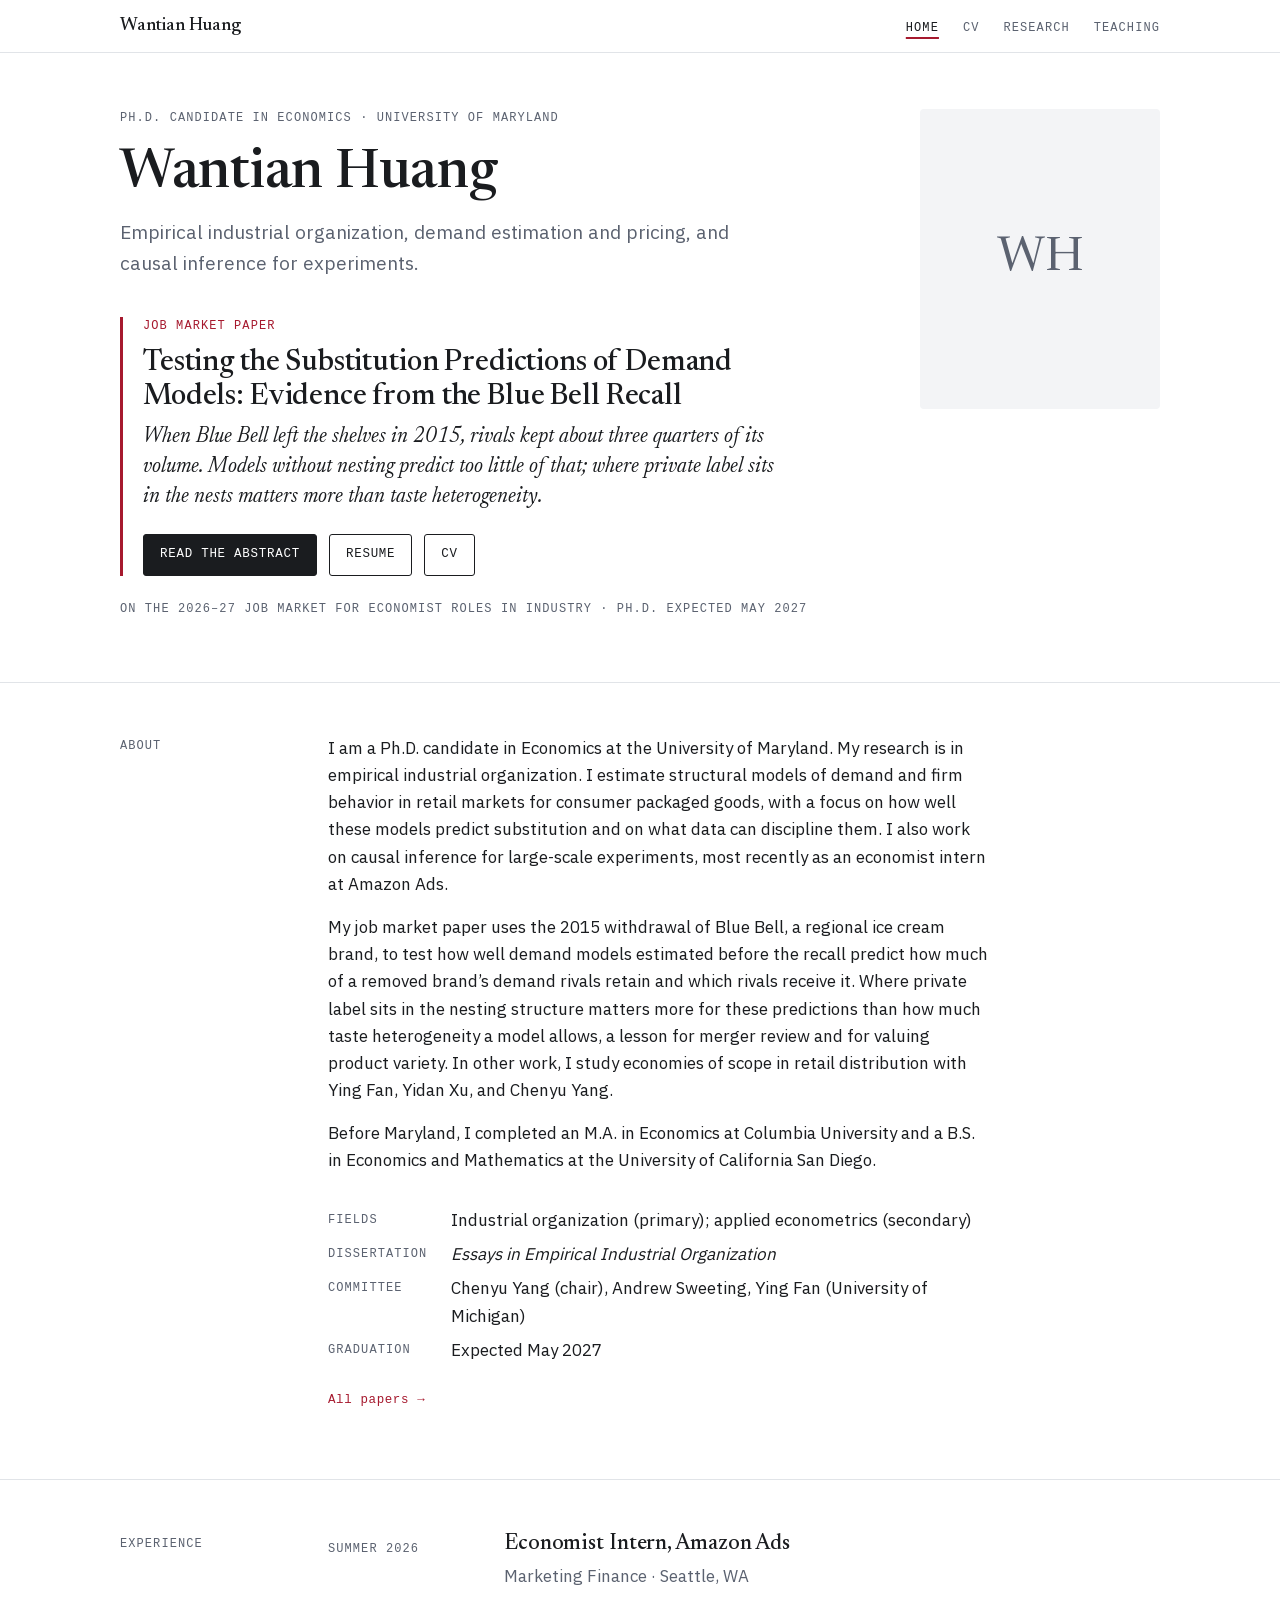
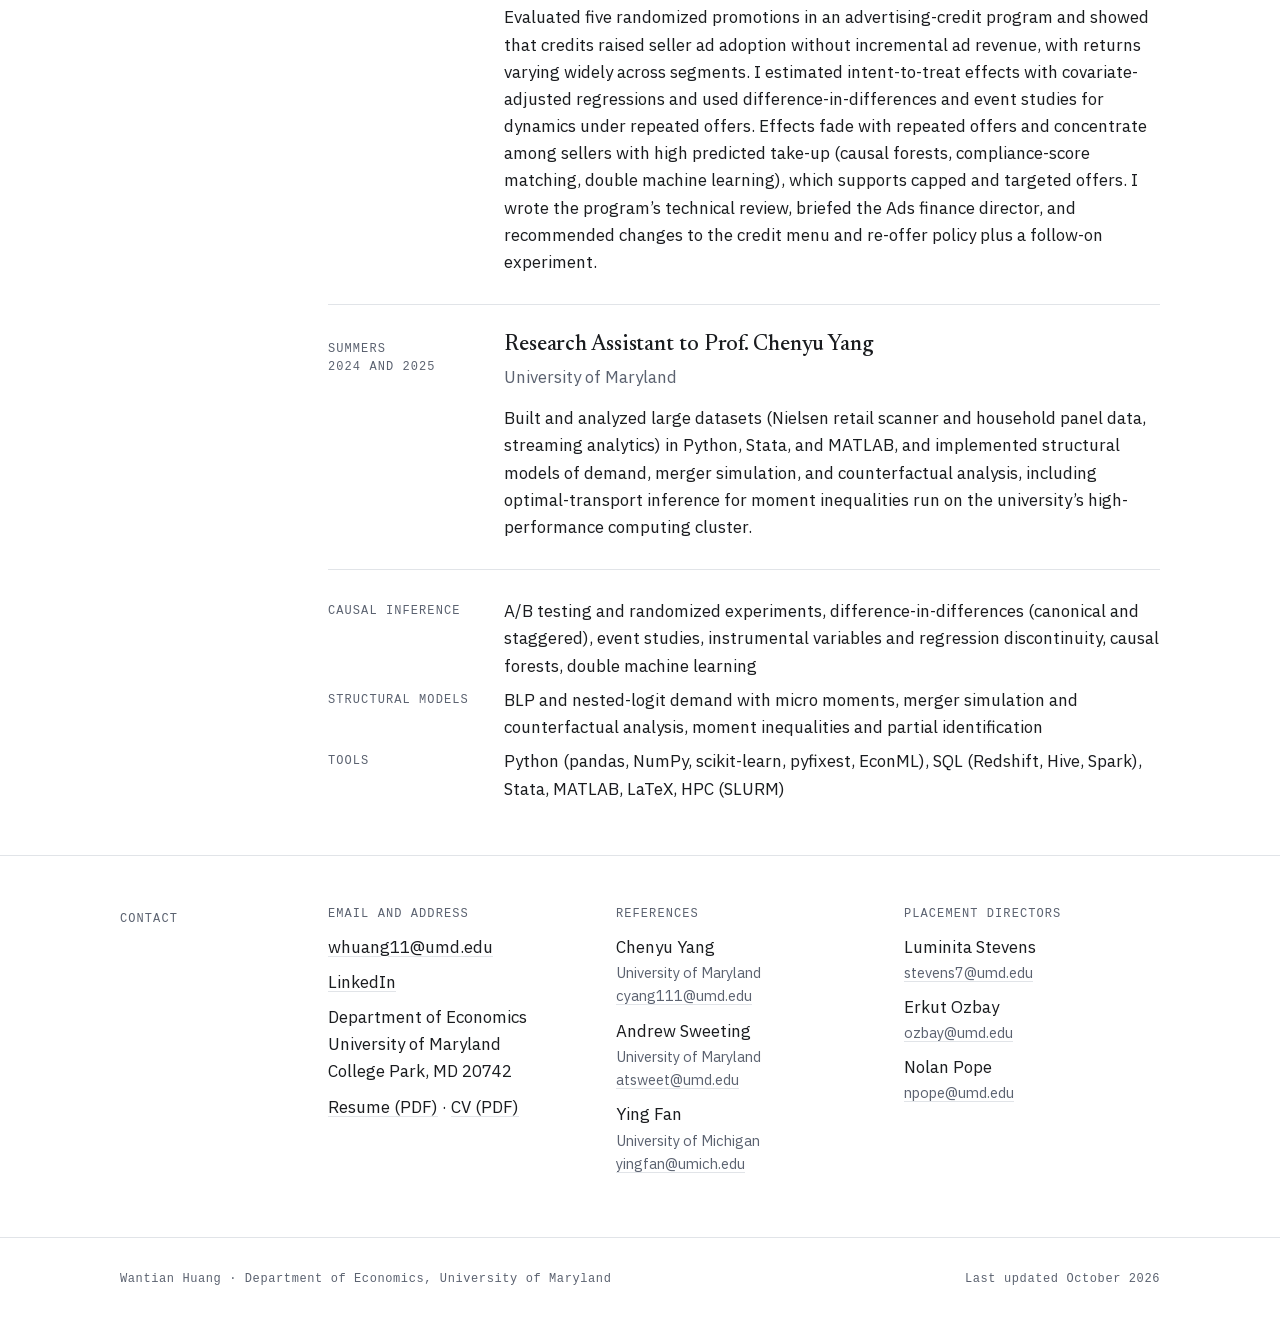
==== index.html @ 99e90d80 "Add personal website Four pages following the department job market template (Home, CV, Research, Te" ====
<!DOCTYPE html>
<html lang="en">
<head>
<meta charset="utf-8">
<meta name="viewport" content="width=device-width, initial-scale=1">
<title>Wantian Huang · Economics, University of Maryland</title>
<meta name="description" content="Wantian Huang is a Ph.D. candidate in economics at the University of Maryland working in empirical industrial organization and causal inference. On the 2026–27 job market for economist roles in industry.">
<meta property="og:title" content="Wantian Huang · Economics, University of Maryland">
<meta property="og:description" content="Wantian Huang is a Ph.D. candidate in economics at the University of Maryland working in empirical industrial organization and causal inference. On the 2026–27 job market for economist roles in industry.">
<meta property="og:type" content="website">
<link rel="icon" href="data:image/svg+xml,%3Csvg xmlns='http://www.w3.org/2000/svg' viewBox='0 0 64 64'%3E%3Crect width='64' height='64' rx='8' fill='%23A6192E'/%3E%3Ctext x='32' y='43' font-family='Georgia,serif' font-size='30' font-weight='600' text-anchor='middle' fill='%23fff'%3EWH%3C/text%3E%3C/svg%3E">
<link rel="stylesheet" href="assets/site.css">
</head>
<body>
<a class="skip" href="#content">Skip to content</a>

<header class="top">
  <div class="wrap">
    <a class="brand" href="./">Wantian Huang</a>
    <nav aria-label="Site">
      <ul class="nav">
        <li><a href="./" aria-current="page">Home</a></li>
        <li><a href="cv.html">CV</a></li>
        <li><a href="research.html">Research</a></li>
        <li><a href="teaching.html">Teaching</a></li>
      </ul>
    </nav>
  </div>
</header>

<main id="content">
  <section class="hero" aria-labelledby="name">
    <div class="wrap">
      <div>
        <p class="label">Ph.D. candidate in economics · University of Maryland</p>
        <h1 id="name">Wantian Huang</h1>
        <p class="lede">Empirical industrial organization, demand estimation and pricing, and causal inference for experiments.</p>

        <div class="jmp">
          <p class="label">Job market paper</p>
          <h2><a href="research.html#jmp">Testing the Substitution Predictions of Demand Models: Evidence from the Blue Bell Recall</a></h2>
          <p class="gist">When Blue Bell left the shelves in 2015, rivals kept about three quarters of its volume. Models without nesting predict too little of that; where private label sits in the nests matters more than taste heterogeneity.</p>
          <div class="actions">
            <a class="btn primary" href="research.html#jmp">Read the abstract</a>
            <a class="btn ghost" href="assets/resume.pdf">Resume</a>
            <a class="btn ghost" href="cv.html">CV</a>
          </div>
        </div>

        <p class="label status">On the 2026–27 job market for economist roles in industry · Ph.D. expected May 2027</p>
      </div>
      <div class="photo">
        <img class="portrait" src="assets/photo.jpg" alt="Portrait of Wantian Huang" width="240" height="300" onerror="this.style.display='none';this.nextElementSibling.style.display='block'">
        <div class="portrait-fallback" aria-hidden="true">WH</div>
      </div>
    </div>
  </section>

  <section class="section" id="about" aria-labelledby="about-h">
    <div class="wrap">
      <h2 id="about-h">About</h2>
      <div>
        <div>
        <p>I am a Ph.D. candidate in Economics at the University of Maryland. My research is in empirical industrial organization. I estimate structural models of demand and firm behavior in retail markets for consumer packaged goods, with a focus on how well these models predict substitution and on what data can discipline them. I also work on causal inference for large-scale experiments, most recently as an economist intern at Amazon Ads.</p>
        <p>My job market paper uses the 2015 withdrawal of Blue Bell, a regional ice cream brand, to test how well demand models estimated before the recall predict how much of a removed brand’s demand rivals retain and which rivals receive it. Where private label sits in the nesting structure matters more for these predictions than how much taste heterogeneity a model allows, a lesson for merger review and for valuing product variety. In other work, I study economies of scope in retail distribution with Ying Fan, Yidan Xu, and Chenyu Yang.</p>
        <p>Before Maryland, I completed an M.A. in Economics at Columbia University and a B.S. in Economics and Mathematics at the University of California San Diego.</p>

        <dl class="facts">
          <dt>Fields</dt><dd>Industrial organization (primary); applied econometrics (secondary)</dd>
          <dt>Dissertation</dt><dd><em>Essays in Empirical Industrial Organization</em></dd>
          <dt>Committee</dt><dd>Chenyu Yang (chair), Andrew Sweeting, Ying Fan (University of Michigan)</dd>
          <dt>Graduation</dt><dd>Expected May 2027</dd>
        </dl>
        <p class="see-all"><a class="more" href="research.html">All papers →</a></p>
      </div>
      </div>
    </div>
  </section>

  <section class="section" id="experience" aria-labelledby="experience-h">
    <div class="wrap">
      <h2 id="experience-h">Experience</h2>
      <div>
        <div>
        <article class="paper">
          <div class="tag">Summer 2026</div>
          <div>
            <h3>Economist Intern, Amazon Ads</h3>
            <p class="byline">Marketing Finance · Seattle, WA</p>
            <p>Evaluated five randomized promotions in an advertising-credit program and showed that credits raised seller ad adoption without incremental ad revenue, with returns varying widely across segments. I estimated intent-to-treat effects with covariate-adjusted regressions and used difference-in-differences and event studies for dynamics under repeated offers. Effects fade with repeated offers and concentrate among sellers with high predicted take-up (causal forests, compliance-score matching, double machine learning), which supports capped and targeted offers. I wrote the program’s technical review, briefed the Ads finance director, and recommended changes to the credit menu and re-offer policy plus a follow-on experiment.</p>
          </div>
        </article>

        <article class="paper">
          <div class="tag">Summers<br>2024 and 2025</div>
          <div>
            <h3>Research Assistant to Prof. Chenyu Yang</h3>
            <p class="byline">University of Maryland</p>
            <p>Built and analyzed large datasets (Nielsen retail scanner and household panel data, streaming analytics) in Python, Stata, and MATLAB, and implemented structural models of demand, merger simulation, and counterfactual analysis, including optimal-transport inference for moment inequalities run on the university’s high-performance computing cluster.</p>
          </div>
        </article>

        <dl class="facts tight" aria-label="Methods and tools">
          <dt>Causal inference</dt><dd>A/B testing and randomized experiments, difference-in-differences (canonical and staggered), event studies, instrumental variables and regression discontinuity, causal forests, double machine learning</dd>
          <dt>Structural models</dt><dd>BLP and nested-logit demand with micro moments, merger simulation and counterfactual analysis, moment inequalities and partial identification</dd>
          <dt>Tools</dt><dd>Python (pandas, NumPy, scikit-learn, pyfixest, EconML), SQL (Redshift, Hive, Spark), Stata, MATLAB, LaTeX, HPC (SLURM)</dd>
        </dl>
      </div>
      </div>
    </div>
  </section>

  <section class="section" id="contact" aria-labelledby="contact-h">
    <div class="wrap">
      <h2 id="contact-h">Contact</h2>
      <div>
      <div class="contact-grid">
        <div>
          <h3>Email and address</h3>
          <p><a href="mailto:whuang11@umd.edu">whuang11@umd.edu</a></p>
          <p><a href="https://www.linkedin.com/in/wantian-huang-51a997b1">LinkedIn</a></p>
          <p>Department of Economics<br>University of Maryland<br>College Park, MD 20742</p>
          <p><a href="assets/resume.pdf">Resume (PDF)</a> · <a href="assets/cv.pdf">CV (PDF)</a></p>
        </div>
        <div>
          <h3>References</h3>
          <ul class="people">
            <li>Chenyu Yang<small>University of Maryland</small><small><a href="mailto:cyang111@umd.edu">cyang111@umd.edu</a></small></li>
            <li>Andrew Sweeting<small>University of Maryland</small><small><a href="mailto:atsweet@umd.edu">atsweet@umd.edu</a></small></li>
            <li>Ying Fan<small>University of Michigan</small><small><a href="mailto:yingfan@umich.edu">yingfan@umich.edu</a></small></li>
          </ul>
        </div>
        <div>
          <h3>Placement directors</h3>
          <ul class="people">
            <li>Luminita Stevens<small><a href="mailto:stevens7@umd.edu">stevens7@umd.edu</a></small></li>
            <li>Erkut Ozbay<small><a href="mailto:ozbay@umd.edu">ozbay@umd.edu</a></small></li>
            <li>Nolan Pope<small><a href="mailto:npope@umd.edu">npope@umd.edu</a></small></li>
          </ul>
        </div>
      </div>
      </div>
    </div>
  </section>
</main>

<footer class="foot">
  <div class="wrap">
    <span>Wantian Huang · Department of Economics, University of Maryland</span>
    <span>Last updated October 2026</span>
  </div>
</footer>
</body>
</html>
---- assets/site.css ----
/* ---------- fonts (self-hosted, subset to Latin) ---------- */
@font-face { font-family: "Newsreader"; src: url("fonts/Newsreader-VF.woff2") format("woff2"); font-weight: 200 800; font-style: normal; font-display: swap; }
@font-face { font-family: "Newsreader"; src: url("fonts/Newsreader-Italic-VF.woff2") format("woff2"); font-weight: 200 800; font-style: italic; font-display: swap; }
@font-face { font-family: "IBM Plex Sans"; src: url("fonts/IBMPlexSans-VF.woff2") format("woff2"); font-weight: 100 700; font-stretch: 75% 100%; font-display: swap; }
@font-face { font-family: "IBM Plex Mono"; src: url("fonts/IBMPlexMono-Regular.woff2") format("woff2"); font-weight: 400; font-display: swap; }
@font-face { font-family: "IBM Plex Mono"; src: url("fonts/IBMPlexMono-Medium.woff2") format("woff2"); font-weight: 500; font-display: swap; }

/* ---------- tokens ---------- */
:root {
  --paper: #ffffff;
  --tint: #f3f4f6;
  --ink: #1a1c1f;
  --slate: #5b6270;
  --rule: #e1e4e8;
  --accent: #a6192e;
  --serif: "Newsreader", "Iowan Old Style", "Palatino Linotype", Georgia, serif;
  --sans: "IBM Plex Sans", "Helvetica Neue", Arial, sans-serif;
  --mono: "IBM Plex Mono", "SFMono-Regular", Menlo, Consolas, monospace;
  --measure: 66ch;
  --label-w: 11rem;
  --gap: 2rem;
}

/* ---------- base ---------- */
*, *::before, *::after { box-sizing: border-box; }
html { -webkit-text-size-adjust: 100%; scroll-behavior: smooth; }
body {
  margin: 0; background: var(--paper); color: var(--ink);
  font-family: var(--sans); font-size: 1.0625rem; line-height: 1.6;
  font-feature-settings: "kern", "liga";
}
h1, h2, h3 { font-family: var(--serif); font-optical-sizing: auto; font-weight: 500; line-height: 1.15; margin: 0; letter-spacing: -0.005em; }
p { margin: 0 0 1rem; max-width: var(--measure); }
a { color: inherit; text-decoration: underline; text-decoration-color: var(--rule); text-underline-offset: 0.18em; text-decoration-thickness: 1px; transition: text-decoration-color .15s; }
a:hover { text-decoration-color: var(--accent); }
a:focus-visible, button:focus-visible { outline: 2px solid var(--accent); outline-offset: 3px; border-radius: 2px; }
.skip { position: absolute; left: -999px; top: 0; background: var(--ink); color: #fff; padding: .5rem .75rem; z-index: 10; }
.skip:focus { left: 1rem; top: 1rem; }
.wrap { max-width: 68rem; margin: 0 auto; padding: 0 1.5rem; }
.label { font-family: var(--mono); font-size: .75rem; letter-spacing: .09em; text-transform: uppercase; color: var(--slate); }

/* ---------- top bar ---------- */
.top { position: sticky; top: 0; background: rgba(255,255,255,.92); backdrop-filter: blur(6px); border-bottom: 1px solid var(--rule); z-index: 5; }
.top .wrap { display: flex; align-items: center; justify-content: space-between; height: 3.25rem; gap: 1rem; }
.brand { font-family: var(--serif); font-size: 1.15rem; font-weight: 500; text-decoration: none; }
.nav { display: flex; gap: 1.5rem; margin: 0; padding: 0; list-style: none; }
.nav a { font-family: var(--mono); font-size: .75rem; letter-spacing: .09em; text-transform: uppercase; color: var(--slate); text-decoration: none; }
.nav a:hover, .nav a:focus-visible { color: var(--ink); }
.nav a[aria-current="page"] { color: var(--ink); text-decoration: underline; text-decoration-color: var(--accent); text-underline-offset: .5em; text-decoration-thickness: 2px; }

/* ---------- hero ---------- */
.hero { padding: 3.5rem 0 3rem; border-bottom: 1px solid var(--rule); }
.hero .wrap { display: grid; grid-template-columns: minmax(0, 1fr) 15rem; gap: 3rem; align-items: start; }
.hero .label { color: var(--slate); margin-bottom: .9rem; }
.hero h1 { font-size: clamp(2.4rem, 5vw, 3.4rem); margin-bottom: .75rem; }
.lede { font-size: 1.2rem; color: var(--slate); max-width: 34em; margin-bottom: 2.4rem; }
.jmp { border-left: 3px solid var(--accent); padding-left: 1.25rem; max-width: 40em; }
.jmp .label { color: var(--accent); margin-bottom: .6rem; }
.jmp h2 { font-size: clamp(1.45rem, 2.6vw, 1.85rem); margin-bottom: .6rem; }
.jmp h2 a { text-decoration: none; }
.jmp h2 a:hover { text-decoration: underline; text-decoration-color: var(--accent); }
.gist { font-family: var(--serif); font-style: italic; font-optical-sizing: auto; font-size: 1.32rem; line-height: 1.4; color: var(--ink); max-width: 30em; margin-bottom: 1.4rem; }
.actions { display: flex; flex-wrap: wrap; gap: .75rem; align-items: center; }
.btn { display: inline-block; font-family: var(--mono); font-size: .78rem; letter-spacing: .06em; text-transform: uppercase; text-decoration: none; padding: .62rem 1rem; border-radius: 3px; border: 1px solid var(--ink); transition: background .15s, color .15s; }
.btn.primary { background: var(--ink); color: #fff; }
.btn.primary:hover { background: var(--accent); border-color: var(--accent); }
.btn.ghost { background: transparent; color: var(--ink); }
.btn.ghost:hover { border-color: var(--accent); color: var(--accent); }
.status { margin-top: 1.5rem; max-width: none; }
.portrait { width: 15rem; aspect-ratio: 4 / 5; object-fit: cover; border-radius: 4px; display: block; background: var(--tint); }
.portrait-fallback { display: none; width: 15rem; aspect-ratio: 4 / 5; border-radius: 4px; background: var(--tint); color: var(--slate); font-family: var(--serif); font-size: 3rem; text-align: center; line-height: 18.75rem; }

/* ---------- sections: label gutter + content ---------- */
.section { padding: 3.25rem 0; border-bottom: 1px solid var(--rule); }
.section .wrap { display: grid; grid-template-columns: var(--label-w) minmax(0, 1fr); gap: var(--gap); }
.section h2 { font-family: var(--mono); font-size: .75rem; font-weight: 500; letter-spacing: .09em; text-transform: uppercase; color: var(--slate); padding-top: .35rem; position: sticky; top: 4.25rem; align-self: start; }
.section h3 { font-size: 1.35rem; margin-bottom: .35rem; }
.facts { display: grid; grid-template-columns: max-content minmax(0, 1fr); gap: .45rem 1.5rem; margin: 2rem 0 0; max-width: var(--measure); }
.facts dt { font-family: var(--mono); font-size: .75rem; letter-spacing: .09em; text-transform: uppercase; color: var(--slate); padding-top: .25rem; }
.facts dd { margin: 0; }
.facts.tight { margin: 0; padding-top: 1.75rem; border-top: 1px solid var(--rule); max-width: none; grid-template-columns: 9.5rem minmax(0, 1fr); column-gap: 1.5rem; }

/* research ledger */
.paper { display: grid; grid-template-columns: 9.5rem minmax(0, 1fr); gap: 1.5rem; padding: 1.75rem 0; border-top: 1px solid var(--rule); }
.paper:first-of-type { border-top: 0; padding-top: 0; }
.paper .tag { font-family: var(--mono); font-size: .75rem; letter-spacing: .09em; text-transform: uppercase; color: var(--slate); line-height: 1.5; padding-top: .45rem; }
.paper.featured .tag { color: var(--accent); }
.paper h3 a { text-decoration: none; }
.paper h3 a:hover { text-decoration: underline; text-decoration-color: var(--accent); }
.byline { color: var(--slate); margin-bottom: .9rem; }
.paper p:last-child { margin-bottom: 0; }
.more { font-family: var(--mono); font-size: .78rem; letter-spacing: .05em; text-decoration: none; color: var(--accent); }
.more:hover { text-decoration: underline; }

/* teaching */
.course { margin-bottom: 2.25rem; }
.course .byline { margin-bottom: .6rem; }
.ta { width: 100%; border-collapse: collapse; margin-top: 1rem; font-size: .97rem; }
.ta th { text-align: left; font-family: var(--mono); font-size: .72rem; letter-spacing: .09em; text-transform: uppercase; color: var(--slate); font-weight: 500; padding: 0 1rem .55rem 0; border-bottom: 1px solid var(--ink); }
.ta td { padding: .55rem 1rem .55rem 0; border-bottom: 1px solid var(--rule); vertical-align: top; }
.ta td.num { font-family: var(--mono); font-size: .85rem; color: var(--slate); white-space: nowrap; }
.ta td.terms { color: var(--slate); }

/* contact */
.contact-grid { display: grid; grid-template-columns: repeat(auto-fit, minmax(14rem, 1fr)); gap: 2rem; max-width: 52rem; }
.contact-grid h3 { font-family: var(--mono); font-size: .75rem; font-weight: 500; letter-spacing: .09em; text-transform: uppercase; color: var(--slate); margin-bottom: .75rem; }
.contact-grid p { margin-bottom: .5rem; }
.people { list-style: none; margin: 0; padding: 0; }
.people li { margin-bottom: .6rem; }
.people small { display: block; color: var(--slate); font-size: .92rem; }

/* footer */
.foot { padding: 2rem 0 3rem; }
.foot .wrap { display: flex; flex-wrap: wrap; justify-content: space-between; gap: 1rem; font-family: var(--mono); font-size: .75rem; letter-spacing: .05em; color: var(--slate); }

/* ---------- inner pages ---------- */
.page-head { padding: 3rem 0 2.5rem; border-bottom: 1px solid var(--rule); }
.page-head .label { margin-bottom: .8rem; }
.page-head h1 { font-size: clamp(2.2rem, 4.5vw, 3rem); }
.page-head .actions { margin-top: 1.6rem; }
.entry { padding: 1.75rem 0; border-top: 1px solid var(--rule); }
.entry:first-child { border-top: 0; padding-top: 0; }
.entry:last-child { padding-bottom: 0; }
.entry h3 a { text-decoration: none; }
.entry h3 a:hover { text-decoration: underline; text-decoration-color: var(--accent); }
.entry p:last-child { margin-bottom: 0; }
.see-all { margin-top: 1.25rem; }

/* CV viewer */
.viewer { padding: 2.5rem 0 3.25rem; }
.cv-pages { max-width: 54rem; margin: 0 auto; display: grid; gap: 1.5rem; min-height: 20rem; }
.cv-pages canvas { display: block; width: 100%; height: auto; border: 1px solid var(--rule); border-radius: 2px; background: #fff; box-shadow: 0 1px 2px rgba(26, 28, 31, .06); }
.pdf-fallback { padding: 3rem 1.5rem; text-align: center; color: var(--slate); max-width: none; background: var(--tint); border-radius: 4px; }

/* ---------- responsive ---------- */
@media (max-width: 800px) {
  .hero .wrap { grid-template-columns: 1fr; gap: 1.75rem; }
  .photo { order: -1; }
  .hero .portrait, .portrait-fallback { width: 8.5rem; }
  .portrait-fallback { line-height: 10.6rem; font-size: 2rem; }
  .section .wrap { grid-template-columns: minmax(0, 1fr); gap: 1rem; }
  .section h2 { position: static; }
  .paper { grid-template-columns: 1fr; gap: .4rem; padding: 1.4rem 0; }
  .paper .tag { padding-top: 0; }
  .facts { grid-template-columns: 1fr; gap: .1rem; }
  .facts dt { padding-top: .8rem; }
  .facts.tight { grid-template-columns: 1fr; padding-top: 1.4rem; }
  .facts.tight dt:first-child { padding-top: 0; }
  .brand { display: none; }
  .top .wrap { justify-content: center; }
  .nav { gap: 1.25rem; }
  .ta th:nth-child(2), .ta td.num { display: none; }
  .page-head { padding: 2.25rem 0 2rem; }
  .cv-pages { gap: 1rem; }
}
@media (prefers-reduced-motion: reduce) {
  html { scroll-behavior: auto; }
  a, .btn { transition: none; }
}
@media print {
  .top, .actions, .skip { display: none; }
  .section h2 { position: static; }
  body { font-size: 11pt; }
  a { text-decoration: none; }
}
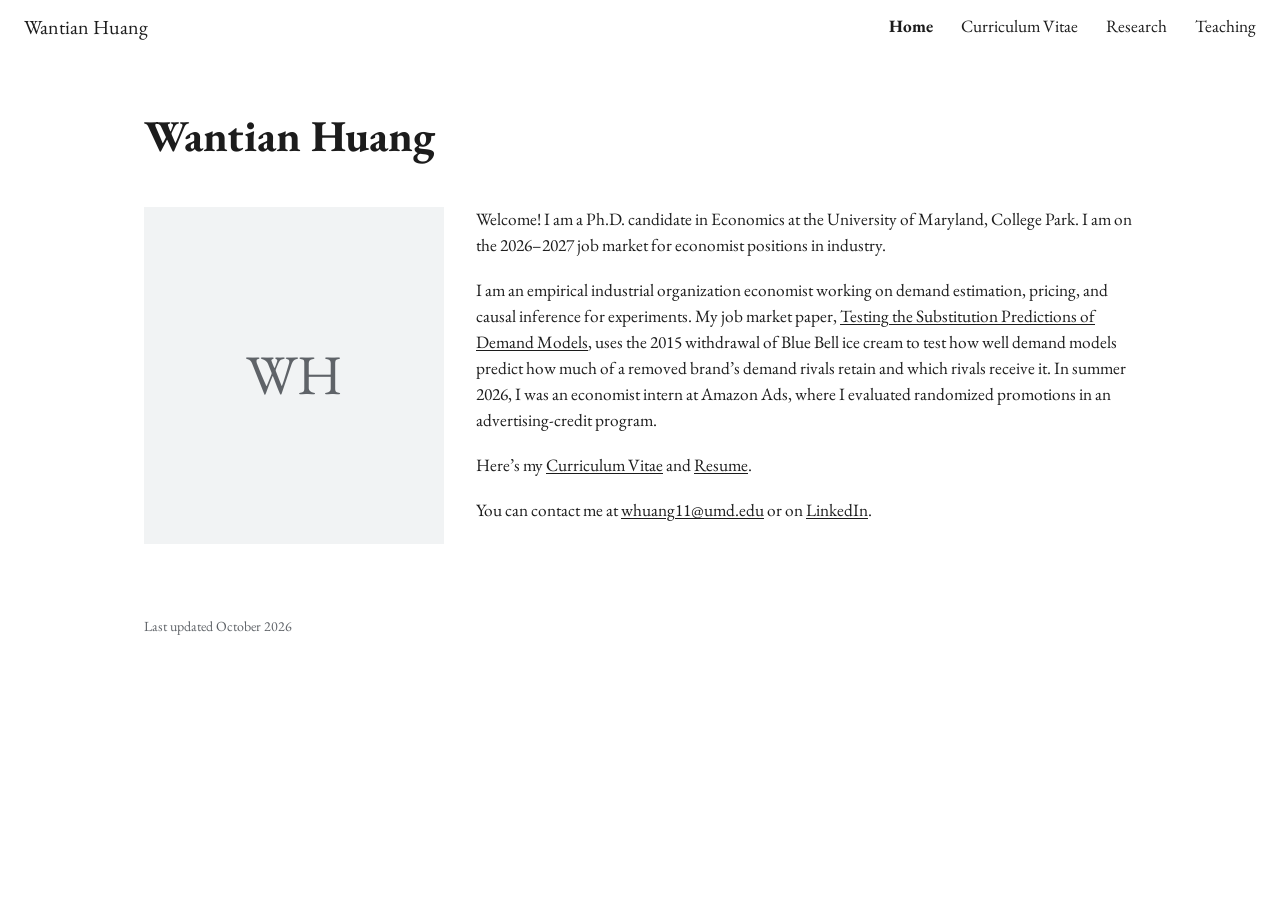
==== commit b45a13d5: "Match the department website template format Rebuild the four pages in the layout current UMD job ma" ====
--- a/index.html
+++ b/index.html
@@ -3,152 +3,45 @@
 <head>
 <meta charset="utf-8">
 <meta name="viewport" content="width=device-width, initial-scale=1">
-<title>Wantian Huang · Economics, University of Maryland</title>
-<meta name="description" content="Wantian Huang is a Ph.D. candidate in economics at the University of Maryland working in empirical industrial organization and causal inference. On the 2026–27 job market for economist roles in industry.">
-<meta property="og:title" content="Wantian Huang · Economics, University of Maryland">
-<meta property="og:description" content="Wantian Huang is a Ph.D. candidate in economics at the University of Maryland working in empirical industrial organization and causal inference. On the 2026–27 job market for economist roles in industry.">
+<title>Wantian Huang</title>
+<meta name="description" content="Wantian Huang is a Ph.D. candidate in economics at the University of Maryland working in empirical industrial organization and causal inference, on the 2026-2027 job market for economist positions in industry.">
+<meta property="og:title" content="Wantian Huang">
+<meta property="og:description" content="Wantian Huang is a Ph.D. candidate in economics at the University of Maryland working in empirical industrial organization and causal inference, on the 2026-2027 job market for economist positions in industry.">
 <meta property="og:type" content="website">
-<link rel="icon" href="data:image/svg+xml,%3Csvg xmlns='http://www.w3.org/2000/svg' viewBox='0 0 64 64'%3E%3Crect width='64' height='64' rx='8' fill='%23A6192E'/%3E%3Ctext x='32' y='43' font-family='Georgia,serif' font-size='30' font-weight='600' text-anchor='middle' fill='%23fff'%3EWH%3C/text%3E%3C/svg%3E">
+<link rel="icon" href="data:image/svg+xml,%3Csvg xmlns='http://www.w3.org/2000/svg' viewBox='0 0 64 64'%3E%3Crect width='64' height='64' rx='8' fill='%23980000'/%3E%3Ctext x='32' y='43' font-family='Georgia,serif' font-size='30' font-weight='600' text-anchor='middle' fill='%23fff'%3EWH%3C/text%3E%3C/svg%3E">
 <link rel="stylesheet" href="assets/site.css">
 </head>
 <body>
 <a class="skip" href="#content">Skip to content</a>
-
 <header class="top">
-  <div class="wrap">
-    <a class="brand" href="./">Wantian Huang</a>
-    <nav aria-label="Site">
-      <ul class="nav">
+  <a class="site-title" href="./">Wantian Huang</a>
+  <nav aria-label="Site">
+    <ul class="nav">
         <li><a href="./" aria-current="page">Home</a></li>
-        <li><a href="cv.html">CV</a></li>
+        <li><a href="cv.html"><span class="long">Curriculum Vitae</span><span class="short">CV</span></a></li>
         <li><a href="research.html">Research</a></li>
         <li><a href="teaching.html">Teaching</a></li>
-      </ul>
-    </nav>
-  </div>
+    </ul>
+  </nav>
 </header>
 
 <main id="content">
-  <section class="hero" aria-labelledby="name">
-    <div class="wrap">
-      <div>
-        <p class="label">Ph.D. candidate in economics · University of Maryland</p>
-        <h1 id="name">Wantian Huang</h1>
-        <p class="lede">Empirical industrial organization, demand estimation and pricing, and causal inference for experiments.</p>
-
-        <div class="jmp">
-          <p class="label">Job market paper</p>
-          <h2><a href="research.html#jmp">Testing the Substitution Predictions of Demand Models: Evidence from the Blue Bell Recall</a></h2>
-          <p class="gist">When Blue Bell left the shelves in 2015, rivals kept about three quarters of its volume. Models without nesting predict too little of that; where private label sits in the nests matters more than taste heterogeneity.</p>
-          <div class="actions">
-            <a class="btn primary" href="research.html#jmp">Read the abstract</a>
-            <a class="btn ghost" href="assets/resume.pdf">Resume</a>
-            <a class="btn ghost" href="cv.html">CV</a>
-          </div>
-        </div>
-
-        <p class="label status">On the 2026–27 job market for economist roles in industry · Ph.D. expected May 2027</p>
-      </div>
-      <div class="photo">
-        <img class="portrait" src="assets/photo.jpg" alt="Portrait of Wantian Huang" width="240" height="300" onerror="this.style.display='none';this.nextElementSibling.style.display='block'">
-        <div class="portrait-fallback" aria-hidden="true">WH</div>
-      </div>
+  <h1>Wantian Huang</h1>
+  <div class="intro">
+    <div class="photo">
+      <img class="portrait" src="assets/photo.jpg" alt="Portrait of Wantian Huang" width="300" height="337" onerror="this.style.display='none';this.nextElementSibling.style.display='flex'">
+      <div class="portrait-fallback" aria-hidden="true">WH</div>
     </div>
-  </section>
-
-  <section class="section" id="about" aria-labelledby="about-h">
-    <div class="wrap">
-      <h2 id="about-h">About</h2>
-      <div>
-        <div>
-        <p>I am a Ph.D. candidate in Economics at the University of Maryland. My research is in empirical industrial organization. I estimate structural models of demand and firm behavior in retail markets for consumer packaged goods, with a focus on how well these models predict substitution and on what data can discipline them. I also work on causal inference for large-scale experiments, most recently as an economist intern at Amazon Ads.</p>
-        <p>My job market paper uses the 2015 withdrawal of Blue Bell, a regional ice cream brand, to test how well demand models estimated before the recall predict how much of a removed brand’s demand rivals retain and which rivals receive it. Where private label sits in the nesting structure matters more for these predictions than how much taste heterogeneity a model allows, a lesson for merger review and for valuing product variety. In other work, I study economies of scope in retail distribution with Ying Fan, Yidan Xu, and Chenyu Yang.</p>
-        <p>Before Maryland, I completed an M.A. in Economics at Columbia University and a B.S. in Economics and Mathematics at the University of California San Diego.</p>
-
-        <dl class="facts">
-          <dt>Fields</dt><dd>Industrial organization (primary); applied econometrics (secondary)</dd>
-          <dt>Dissertation</dt><dd><em>Essays in Empirical Industrial Organization</em></dd>
-          <dt>Committee</dt><dd>Chenyu Yang (chair), Andrew Sweeting, Ying Fan (University of Michigan)</dd>
-          <dt>Graduation</dt><dd>Expected May 2027</dd>
-        </dl>
-        <p class="see-all"><a class="more" href="research.html">All papers →</a></p>
-      </div>
-      </div>
+    <div class="intro-text">
+      <p>Welcome! I am a Ph.D. candidate in Economics at the University of Maryland, College Park. I am on the 2026–2027 job market for economist positions in industry.</p>
+      <p>I am an empirical industrial organization economist working on demand estimation, pricing, and causal inference for experiments. My job market paper, <a href="research.html#jmp">Testing the Substitution Predictions of Demand Models</a>, uses the 2015 withdrawal of Blue Bell ice cream to test how well demand models predict how much of a removed brand’s demand rivals retain and which rivals receive it. In summer 2026, I was an economist intern at Amazon Ads, where I evaluated randomized promotions in an advertising-credit program.</p>
+      <p>Here’s my <a href="cv.html">Curriculum Vitae</a> and <a href="assets/resume.pdf">Resume</a>.</p>
+      <p>You can contact me at <a href="mailto:whuang11@umd.edu">whuang11@umd.edu</a> or on <a href="https://www.linkedin.com/in/wantian-huang-51a997b1">LinkedIn</a>.</p>
     </div>
-  </section>
-
-  <section class="section" id="experience" aria-labelledby="experience-h">
-    <div class="wrap">
-      <h2 id="experience-h">Experience</h2>
-      <div>
-        <div>
-        <article class="paper">
-          <div class="tag">Summer 2026</div>
-          <div>
-            <h3>Economist Intern, Amazon Ads</h3>
-            <p class="byline">Marketing Finance · Seattle, WA</p>
-            <p>Evaluated five randomized promotions in an advertising-credit program and showed that credits raised seller ad adoption without incremental ad revenue, with returns varying widely across segments. I estimated intent-to-treat effects with covariate-adjusted regressions and used difference-in-differences and event studies for dynamics under repeated offers. Effects fade with repeated offers and concentrate among sellers with high predicted take-up (causal forests, compliance-score matching, double machine learning), which supports capped and targeted offers. I wrote the program’s technical review, briefed the Ads finance director, and recommended changes to the credit menu and re-offer policy plus a follow-on experiment.</p>
-          </div>
-        </article>
-
-        <article class="paper">
-          <div class="tag">Summers<br>2024 and 2025</div>
-          <div>
-            <h3>Research Assistant to Prof. Chenyu Yang</h3>
-            <p class="byline">University of Maryland</p>
-            <p>Built and analyzed large datasets (Nielsen retail scanner and household panel data, streaming analytics) in Python, Stata, and MATLAB, and implemented structural models of demand, merger simulation, and counterfactual analysis, including optimal-transport inference for moment inequalities run on the university’s high-performance computing cluster.</p>
-          </div>
-        </article>
-
-        <dl class="facts tight" aria-label="Methods and tools">
-          <dt>Causal inference</dt><dd>A/B testing and randomized experiments, difference-in-differences (canonical and staggered), event studies, instrumental variables and regression discontinuity, causal forests, double machine learning</dd>
-          <dt>Structural models</dt><dd>BLP and nested-logit demand with micro moments, merger simulation and counterfactual analysis, moment inequalities and partial identification</dd>
-          <dt>Tools</dt><dd>Python (pandas, NumPy, scikit-learn, pyfixest, EconML), SQL (Redshift, Hive, Spark), Stata, MATLAB, LaTeX, HPC (SLURM)</dd>
-        </dl>
-      </div>
-      </div>
-    </div>
-  </section>
-
-  <section class="section" id="contact" aria-labelledby="contact-h">
-    <div class="wrap">
-      <h2 id="contact-h">Contact</h2>
-      <div>
-      <div class="contact-grid">
-        <div>
-          <h3>Email and address</h3>
-          <p><a href="mailto:whuang11@umd.edu">whuang11@umd.edu</a></p>
-          <p><a href="https://www.linkedin.com/in/wantian-huang-51a997b1">LinkedIn</a></p>
-          <p>Department of Economics<br>University of Maryland<br>College Park, MD 20742</p>
-          <p><a href="assets/resume.pdf">Resume (PDF)</a> · <a href="assets/cv.pdf">CV (PDF)</a></p>
-        </div>
-        <div>
-          <h3>References</h3>
-          <ul class="people">
-            <li>Chenyu Yang<small>University of Maryland</small><small><a href="mailto:cyang111@umd.edu">cyang111@umd.edu</a></small></li>
-            <li>Andrew Sweeting<small>University of Maryland</small><small><a href="mailto:atsweet@umd.edu">atsweet@umd.edu</a></small></li>
-            <li>Ying Fan<small>University of Michigan</small><small><a href="mailto:yingfan@umich.edu">yingfan@umich.edu</a></small></li>
-          </ul>
-        </div>
-        <div>
-          <h3>Placement directors</h3>
-          <ul class="people">
-            <li>Luminita Stevens<small><a href="mailto:stevens7@umd.edu">stevens7@umd.edu</a></small></li>
-            <li>Erkut Ozbay<small><a href="mailto:ozbay@umd.edu">ozbay@umd.edu</a></small></li>
-            <li>Nolan Pope<small><a href="mailto:npope@umd.edu">npope@umd.edu</a></small></li>
-          </ul>
-        </div>
-      </div>
-      </div>
-    </div>
-  </section>
+  </div>
 </main>
 
-<footer class="foot">
-  <div class="wrap">
-    <span>Wantian Huang · Department of Economics, University of Maryland</span>
-    <span>Last updated October 2026</span>
-  </div>
-</footer>
+<footer class="foot">Last updated October 2026</footer>
+<script>(function(){var t=document.querySelector(".top");function s(){t.classList.toggle("scrolled",window.scrollY>4)}window.addEventListener("scroll",s,{passive:true});s();})();</script>
 </body>
 </html>
--- a/assets/site.css
+++ b/assets/site.css
@@ -1,165 +1,84 @@
-/* ---------- fonts (self-hosted, subset to Latin) ---------- */
-@font-face { font-family: "Newsreader"; src: url("fonts/Newsreader-VF.woff2") format("woff2"); font-weight: 200 800; font-style: normal; font-display: swap; }
-@font-face { font-family: "Newsreader"; src: url("fonts/Newsreader-Italic-VF.woff2") format("woff2"); font-weight: 200 800; font-style: italic; font-display: swap; }
-@font-face { font-family: "IBM Plex Sans"; src: url("fonts/IBMPlexSans-VF.woff2") format("woff2"); font-weight: 100 700; font-stretch: 75% 100%; font-display: swap; }
-@font-face { font-family: "IBM Plex Mono"; src: url("fonts/IBMPlexMono-Regular.woff2") format("woff2"); font-weight: 400; font-display: swap; }
-@font-face { font-family: "IBM Plex Mono"; src: url("fonts/IBMPlexMono-Medium.woff2") format("woff2"); font-weight: 500; font-display: swap; }
+@font-face { font-family: "EB Garamond"; src: url("fonts/EBGaramond-VF.woff2") format("woff2"); font-weight: 400 800; font-style: normal; font-display: swap; }
+@font-face { font-family: "EB Garamond"; src: url("fonts/EBGaramond-Italic-VF.woff2") format("woff2"); font-weight: 400 800; font-style: italic; font-display: swap; }
 
-/* ---------- tokens ---------- */
 :root {
-  --paper: #ffffff;
-  --tint: #f3f4f6;
-  --ink: #1a1c1f;
-  --slate: #5b6270;
-  --rule: #e1e4e8;
-  --accent: #a6192e;
-  --serif: "Newsreader", "Iowan Old Style", "Palatino Linotype", Georgia, serif;
-  --sans: "IBM Plex Sans", "Helvetica Neue", Arial, sans-serif;
-  --mono: "IBM Plex Mono", "SFMono-Regular", Menlo, Consolas, monospace;
-  --measure: 66ch;
-  --label-w: 11rem;
-  --gap: 2rem;
+  --ink: #1c1c1c;
+  --muted: #5f6368;
+  --title: #980000;
+  --rule: #dadce0;
+  --serif: "EB Garamond", Garamond, "Times New Roman", serif;
 }
 
-/* ---------- base ---------- */
 *, *::before, *::after { box-sizing: border-box; }
-html { -webkit-text-size-adjust: 100%; scroll-behavior: smooth; }
-body {
-  margin: 0; background: var(--paper); color: var(--ink);
-  font-family: var(--sans); font-size: 1.0625rem; line-height: 1.6;
-  font-feature-settings: "kern", "liga";
-}
-h1, h2, h3 { font-family: var(--serif); font-optical-sizing: auto; font-weight: 500; line-height: 1.15; margin: 0; letter-spacing: -0.005em; }
-p { margin: 0 0 1rem; max-width: var(--measure); }
-a { color: inherit; text-decoration: underline; text-decoration-color: var(--rule); text-underline-offset: 0.18em; text-decoration-thickness: 1px; transition: text-decoration-color .15s; }
-a:hover { text-decoration-color: var(--accent); }
-a:focus-visible, button:focus-visible { outline: 2px solid var(--accent); outline-offset: 3px; border-radius: 2px; }
-.skip { position: absolute; left: -999px; top: 0; background: var(--ink); color: #fff; padding: .5rem .75rem; z-index: 10; }
+html { -webkit-text-size-adjust: 100%; }
+body { margin: 0; background: #fff; color: var(--ink); font-family: var(--serif); font-size: 17.33px; line-height: 1.5; }
+p { margin: 0 0 1rem; }
+a { color: inherit; text-decoration: underline; text-underline-offset: 2px; text-decoration-thickness: 1px; }
+a:focus-visible, summary:focus-visible { outline: 2px solid var(--title); outline-offset: 3px; }
+.skip { position: absolute; left: -999px; top: 0; background: var(--ink); color: #fff; padding: .4rem .7rem; }
 .skip:focus { left: 1rem; top: 1rem; }
-.wrap { max-width: 68rem; margin: 0 auto; padding: 0 1.5rem; }
-.label { font-family: var(--mono); font-size: .75rem; letter-spacing: .09em; text-transform: uppercase; color: var(--slate); }
 
-/* ---------- top bar ---------- */
-.top { position: sticky; top: 0; background: rgba(255,255,255,.92); backdrop-filter: blur(6px); border-bottom: 1px solid var(--rule); z-index: 5; }
-.top .wrap { display: flex; align-items: center; justify-content: space-between; height: 3.25rem; gap: 1rem; }
-.brand { font-family: var(--serif); font-size: 1.15rem; font-weight: 500; text-decoration: none; }
-.nav { display: flex; gap: 1.5rem; margin: 0; padding: 0; list-style: none; }
-.nav a { font-family: var(--mono); font-size: .75rem; letter-spacing: .09em; text-transform: uppercase; color: var(--slate); text-decoration: none; }
-.nav a:hover, .nav a:focus-visible { color: var(--ink); }
-.nav a[aria-current="page"] { color: var(--ink); text-decoration: underline; text-decoration-color: var(--accent); text-underline-offset: .5em; text-decoration-thickness: 2px; }
+/* header: site title left, pages right */
+.top { position: sticky; top: 0; z-index: 5; background: #fff; display: flex; align-items: center; justify-content: space-between; gap: 1rem; padding: 12px 24px; }
+.top.scrolled { box-shadow: 0 1px 3px rgba(0, 0, 0, .12); }
+.site-title { font-size: 20px; text-decoration: none; white-space: nowrap; }
+.nav { display: flex; gap: 28px; margin: 0; padding: 0; list-style: none; }
+.nav a { text-decoration: none; }
+.nav a:hover { text-decoration: underline; }
+.nav a[aria-current="page"] { font-weight: 700; }
 
-/* ---------- hero ---------- */
-.hero { padding: 3.5rem 0 3rem; border-bottom: 1px solid var(--rule); }
-.hero .wrap { display: grid; grid-template-columns: minmax(0, 1fr) 15rem; gap: 3rem; align-items: start; }
-.hero .label { color: var(--slate); margin-bottom: .9rem; }
-.hero h1 { font-size: clamp(2.4rem, 5vw, 3.4rem); margin-bottom: .75rem; }
-.lede { font-size: 1.2rem; color: var(--slate); max-width: 34em; margin-bottom: 2.4rem; }
-.jmp { border-left: 3px solid var(--accent); padding-left: 1.25rem; max-width: 40em; }
-.jmp .label { color: var(--accent); margin-bottom: .6rem; }
-.jmp h2 { font-size: clamp(1.45rem, 2.6vw, 1.85rem); margin-bottom: .6rem; }
-.jmp h2 a { text-decoration: none; }
-.jmp h2 a:hover { text-decoration: underline; text-decoration-color: var(--accent); }
-.gist { font-family: var(--serif); font-style: italic; font-optical-sizing: auto; font-size: 1.32rem; line-height: 1.4; color: var(--ink); max-width: 30em; margin-bottom: 1.4rem; }
-.actions { display: flex; flex-wrap: wrap; gap: .75rem; align-items: center; }
-.btn { display: inline-block; font-family: var(--mono); font-size: .78rem; letter-spacing: .06em; text-transform: uppercase; text-decoration: none; padding: .62rem 1rem; border-radius: 3px; border: 1px solid var(--ink); transition: background .15s, color .15s; }
-.btn.primary { background: var(--ink); color: #fff; }
-.btn.primary:hover { background: var(--accent); border-color: var(--accent); }
-.btn.ghost { background: transparent; color: var(--ink); }
-.btn.ghost:hover { border-color: var(--accent); color: var(--accent); }
-.status { margin-top: 1.5rem; max-width: none; }
-.portrait { width: 15rem; aspect-ratio: 4 / 5; object-fit: cover; border-radius: 4px; display: block; background: var(--tint); }
-.portrait-fallback { display: none; width: 15rem; aspect-ratio: 4 / 5; border-radius: 4px; background: var(--tint); color: var(--slate); font-family: var(--serif); font-size: 3rem; text-align: center; line-height: 18.75rem; }
+main { max-width: 1040px; margin: 0 auto; padding: 0 24px 72px; }
 
-/* ---------- sections: label gutter + content ---------- */
-.section { padding: 3.25rem 0; border-bottom: 1px solid var(--rule); }
-.section .wrap { display: grid; grid-template-columns: var(--label-w) minmax(0, 1fr); gap: var(--gap); }
-.section h2 { font-family: var(--mono); font-size: .75rem; font-weight: 500; letter-spacing: .09em; text-transform: uppercase; color: var(--slate); padding-top: .35rem; position: sticky; top: 4.25rem; align-self: start; }
-.section h3 { font-size: 1.35rem; margin-bottom: .35rem; }
-.facts { display: grid; grid-template-columns: max-content minmax(0, 1fr); gap: .45rem 1.5rem; margin: 2rem 0 0; max-width: var(--measure); }
-.facts dt { font-family: var(--mono); font-size: .75rem; letter-spacing: .09em; text-transform: uppercase; color: var(--slate); padding-top: .25rem; }
-.facts dd { margin: 0; }
-.facts.tight { margin: 0; padding-top: 1.75rem; border-top: 1px solid var(--rule); max-width: none; grid-template-columns: 9.5rem minmax(0, 1fr); column-gap: 1.5rem; }
+/* home */
+h1 { font-size: 44px; font-weight: 700; line-height: 1.2; margin: 56px 0 44px; }
+.intro { display: grid; grid-template-columns: 300px minmax(0, 1fr); gap: 32px; align-items: start; }
+.portrait { display: block; width: 300px; aspect-ratio: 300 / 337; object-fit: cover; }
+.portrait-fallback { display: none; width: 300px; aspect-ratio: 300 / 337; background: #f1f3f4; color: var(--muted); font-size: 56px; align-items: center; justify-content: center; }
+.intro-text p { margin-bottom: 1.2rem; }
 
-/* research ledger */
-.paper { display: grid; grid-template-columns: 9.5rem minmax(0, 1fr); gap: 1.5rem; padding: 1.75rem 0; border-top: 1px solid var(--rule); }
-.paper:first-of-type { border-top: 0; padding-top: 0; }
-.paper .tag { font-family: var(--mono); font-size: .75rem; letter-spacing: .09em; text-transform: uppercase; color: var(--slate); line-height: 1.5; padding-top: .45rem; }
-.paper.featured .tag { color: var(--accent); }
-.paper h3 a { text-decoration: none; }
-.paper h3 a:hover { text-decoration: underline; text-decoration-color: var(--accent); }
-.byline { color: var(--slate); margin-bottom: .9rem; }
-.paper p:last-child { margin-bottom: 0; }
-.more { font-family: var(--mono); font-size: .78rem; letter-spacing: .05em; text-decoration: none; color: var(--accent); }
-.more:hover { text-decoration: underline; }
+/* section headings (Research, Teaching, CV) */
+h2 { font-size: 21.33px; font-weight: 700; line-height: 1.5; margin: 44px 0 8px; }
+main > h2:first-child, main > section:first-child h2 { margin-top: 40px; }
+
+/* research entries */
+.paper { border-bottom: 1px solid var(--rule); padding: 18px 0 14px; }
+.paper details > summary { list-style: none; display: flex; align-items: flex-start; gap: 20px; cursor: pointer; }
+.paper details > summary::-webkit-details-marker { display: none; }
+.paper-head { flex: 1; min-width: 0; }
+.paper-line { margin: 0; font-size: 16px; line-height: 1.38; }
+.title { color: var(--title); font-weight: 700; }
+a.title { text-decoration: underline; text-decoration-color: var(--title); }
+.status { margin: 6px 0 0; padding-left: 22px; font-size: 16px; line-height: 1.38; }
+.status li { margin: 2px 0; }
+.chev { flex: none; width: 10px; height: 10px; margin: 8px 6px 0 0; border-right: 1.6px solid var(--muted); border-bottom: 1.6px solid var(--muted); transform: rotate(45deg); transition: transform .15s; }
+details[open] .chev { transform: rotate(-135deg); margin-top: 12px; }
+.abstract { padding: 10px 36px 4px 0; }
+.abstract p { font-size: 16px; line-height: 1.55; margin: 0; }
 
 /* teaching */
-.course { margin-bottom: 2.25rem; }
-.course .byline { margin-bottom: .6rem; }
-.ta { width: 100%; border-collapse: collapse; margin-top: 1rem; font-size: .97rem; }
-.ta th { text-align: left; font-family: var(--mono); font-size: .72rem; letter-spacing: .09em; text-transform: uppercase; color: var(--slate); font-weight: 500; padding: 0 1rem .55rem 0; border-bottom: 1px solid var(--ink); }
-.ta td { padding: .55rem 1rem .55rem 0; border-bottom: 1px solid var(--rule); vertical-align: top; }
-.ta td.num { font-family: var(--mono); font-size: .85rem; color: var(--slate); white-space: nowrap; }
-.ta td.terms { color: var(--slate); }
+.place { font-style: italic; margin: 0 0 4px; }
+.courses { margin: 0 0 8px; padding-left: 22px; }
+.courses li { margin: 3px 0; }
 
-/* contact */
-.contact-grid { display: grid; grid-template-columns: repeat(auto-fit, minmax(14rem, 1fr)); gap: 2rem; max-width: 52rem; }
-.contact-grid h3 { font-family: var(--mono); font-size: .75rem; font-weight: 500; letter-spacing: .09em; text-transform: uppercase; color: var(--slate); margin-bottom: .75rem; }
-.contact-grid p { margin-bottom: .5rem; }
-.people { list-style: none; margin: 0; padding: 0; }
-.people li { margin-bottom: .6rem; }
-.people small { display: block; color: var(--slate); font-size: .92rem; }
+/* cv */
+.cv-links { margin: 0 0 24px; }
+.cv-pages { display: grid; gap: 20px; min-height: 20rem; }
+.cv-pages canvas { display: block; width: 100%; height: auto; border: 1px solid var(--rule); background: #fff; }
+.pdf-fallback { padding: 2.5rem 1.5rem; text-align: center; color: var(--muted); background: #f1f3f4; }
 
-/* footer */
-.foot { padding: 2rem 0 3rem; }
-.foot .wrap { display: flex; flex-wrap: wrap; justify-content: space-between; gap: 1rem; font-family: var(--mono); font-size: .75rem; letter-spacing: .05em; color: var(--slate); }
+.foot { max-width: 1040px; margin: 0 auto; padding: 0 24px 32px; font-size: 14px; color: var(--muted); }
 
-/* ---------- inner pages ---------- */
-.page-head { padding: 3rem 0 2.5rem; border-bottom: 1px solid var(--rule); }
-.page-head .label { margin-bottom: .8rem; }
-.page-head h1 { font-size: clamp(2.2rem, 4.5vw, 3rem); }
-.page-head .actions { margin-top: 1.6rem; }
-.entry { padding: 1.75rem 0; border-top: 1px solid var(--rule); }
-.entry:first-child { border-top: 0; padding-top: 0; }
-.entry:last-child { padding-bottom: 0; }
-.entry h3 a { text-decoration: none; }
-.entry h3 a:hover { text-decoration: underline; text-decoration-color: var(--accent); }
-.entry p:last-child { margin-bottom: 0; }
-.see-all { margin-top: 1.25rem; }
-
-/* CV viewer */
-.viewer { padding: 2.5rem 0 3.25rem; }
-.cv-pages { max-width: 54rem; margin: 0 auto; display: grid; gap: 1.5rem; min-height: 20rem; }
-.cv-pages canvas { display: block; width: 100%; height: auto; border: 1px solid var(--rule); border-radius: 2px; background: #fff; box-shadow: 0 1px 2px rgba(26, 28, 31, .06); }
-.pdf-fallback { padding: 3rem 1.5rem; text-align: center; color: var(--slate); max-width: none; background: var(--tint); border-radius: 4px; }
-
-/* ---------- responsive ---------- */
-@media (max-width: 800px) {
-  .hero .wrap { grid-template-columns: 1fr; gap: 1.75rem; }
-  .photo { order: -1; }
-  .hero .portrait, .portrait-fallback { width: 8.5rem; }
-  .portrait-fallback { line-height: 10.6rem; font-size: 2rem; }
-  .section .wrap { grid-template-columns: minmax(0, 1fr); gap: 1rem; }
-  .section h2 { position: static; }
-  .paper { grid-template-columns: 1fr; gap: .4rem; padding: 1.4rem 0; }
-  .paper .tag { padding-top: 0; }
-  .facts { grid-template-columns: 1fr; gap: .1rem; }
-  .facts dt { padding-top: .8rem; }
-  .facts.tight { grid-template-columns: 1fr; padding-top: 1.4rem; }
-  .facts.tight dt:first-child { padding-top: 0; }
-  .brand { display: none; }
-  .top .wrap { justify-content: center; }
-  .nav { gap: 1.25rem; }
-  .ta th:nth-child(2), .ta td.num { display: none; }
-  .page-head { padding: 2.25rem 0 2rem; }
-  .cv-pages { gap: 1rem; }
+@media (max-width: 760px) {
+  .top { flex-direction: column; align-items: flex-start; gap: 6px; padding: 10px 20px; }
+  .nav { gap: 20px; }
+  .nav .long { display: none; }
+  main { padding: 0 20px 56px; }
+  .foot { padding: 0 20px 28px; }
+  h1 { font-size: 34px; margin: 32px 0 28px; }
+  .intro { grid-template-columns: minmax(0, 1fr); gap: 24px; }
+  .portrait, .portrait-fallback { width: 200px; }
+  .abstract { padding-right: 0; }
 }
-@media (prefers-reduced-motion: reduce) {
-  html { scroll-behavior: auto; }
-  a, .btn { transition: none; }
-}
-@media print {
-  .top, .actions, .skip { display: none; }
-  .section h2 { position: static; }
-  body { font-size: 11pt; }
-  a { text-decoration: none; }
-}
+@media (min-width: 761px) { .nav .short { display: none; } }
+@media (prefers-reduced-motion: reduce) { .chev { transition: none; } }
+@media print { .top, .skip { display: none; } details > .abstract { display: block; } }
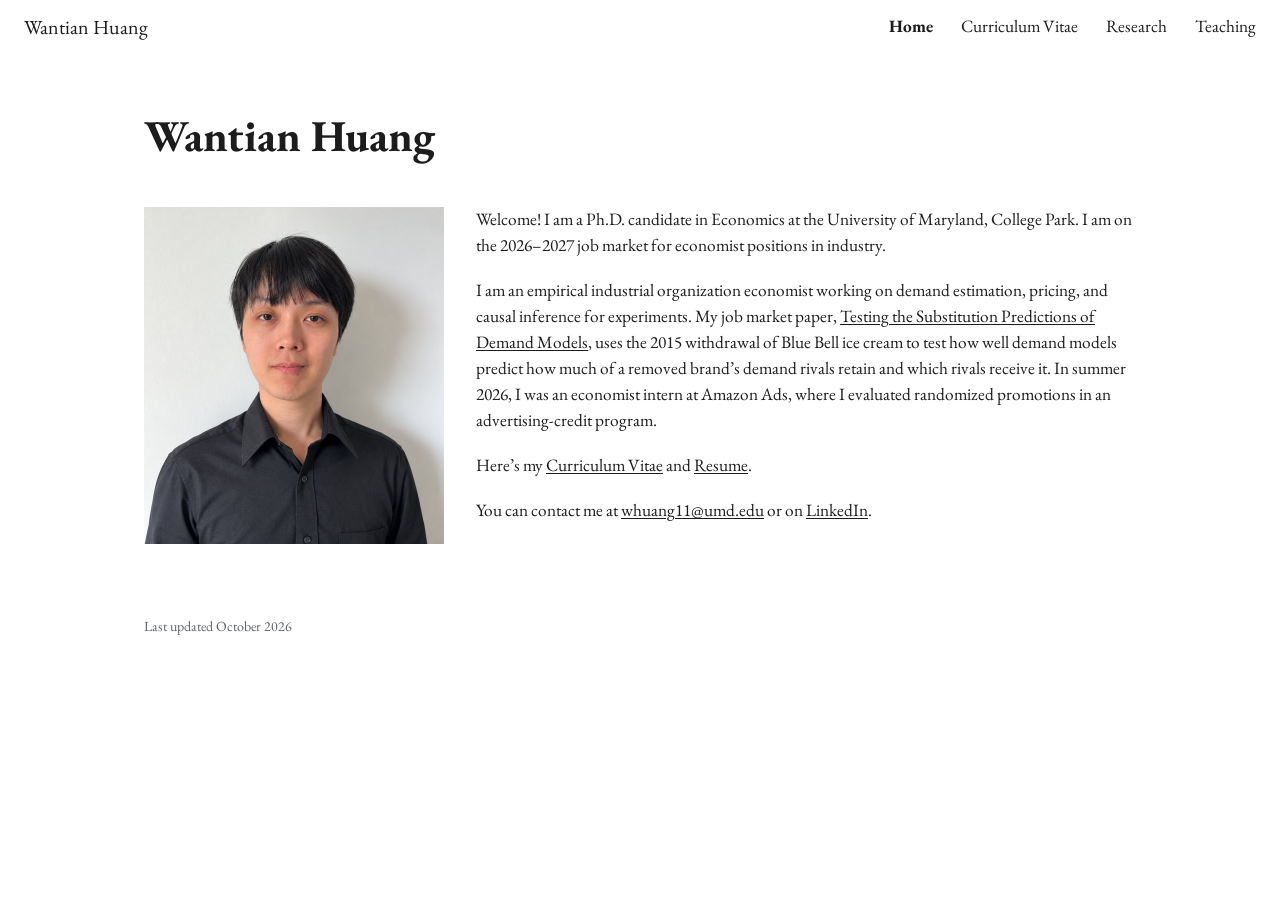
==== commit aa839505: "Replace the job market paper with a title page The full paper cannot be posted under the NielsenIQ d" ====
(no text change in the page or its own stylesheets)
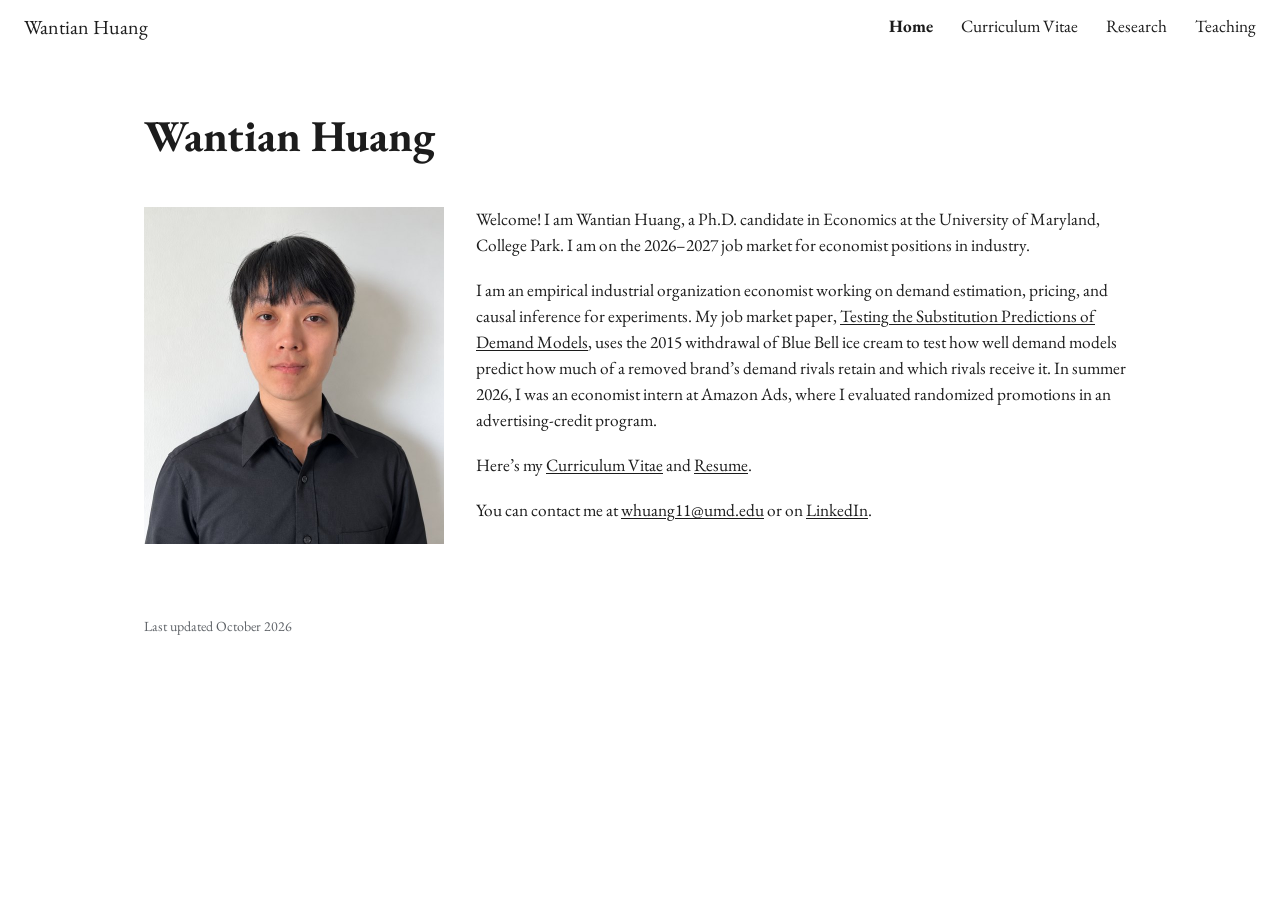
==== commit 71eb9b5c: "Help search engines find the site Add robots.txt and sitemap.xml, canonical URLs and og:url on every" ====
--- a/index.html
+++ b/index.html
@@ -3,11 +3,60 @@
 <head>
 <meta charset="utf-8">
 <meta name="viewport" content="width=device-width, initial-scale=1">
-<title>Wantian Huang</title>
+<title>Wantian Huang | Economics Ph.D. Candidate, University of Maryland</title>
 <meta name="description" content="Wantian Huang is a Ph.D. candidate in economics at the University of Maryland working in empirical industrial organization and causal inference, on the 2026-2027 job market for economist positions in industry.">
-<meta property="og:title" content="Wantian Huang">
+<meta property="og:title" content="Wantian Huang | Economics Ph.D. Candidate, University of Maryland">
 <meta property="og:description" content="Wantian Huang is a Ph.D. candidate in economics at the University of Maryland working in empirical industrial organization and causal inference, on the 2026-2027 job market for economist positions in industry.">
 <meta property="og:type" content="website">
+<meta property="og:url" content="https://wantian-huang.com/">
+<meta property="og:site_name" content="Wantian Huang">
+<link rel="canonical" href="https://wantian-huang.com/">
+<meta property="og:image" content="https://wantian-huang.com/assets/photo.jpg">
+<script type="application/ld+json">
+{
+ "@context": "https://schema.org",
+ "@graph": [
+  {
+   "@type": "WebSite",
+   "name": "Wantian Huang",
+   "url": "https://wantian-huang.com/"
+  },
+  {
+   "@type": "Person",
+   "name": "Wantian Huang",
+   "url": "https://wantian-huang.com/",
+   "image": "https://wantian-huang.com/assets/photo.jpg",
+   "jobTitle": "Ph.D. Candidate in Economics",
+   "affiliation": {
+    "@type": "CollegeOrUniversity",
+    "name": "University of Maryland, College Park"
+   },
+   "alumniOf": [
+    {
+     "@type": "CollegeOrUniversity",
+     "name": "Columbia University"
+    },
+    {
+     "@type": "CollegeOrUniversity",
+     "name": "University of California San Diego"
+    }
+   ],
+   "email": "mailto:whuang11@umd.edu",
+   "knowsAbout": [
+    "Industrial organization",
+    "Demand estimation",
+    "Pricing",
+    "Causal inference",
+    "Experiments"
+   ],
+   "sameAs": [
+    "https://www.linkedin.com/in/wantian-huang-51a997b1",
+    "https://sites.google.com/umd.edu/wantian-huang"
+   ]
+  }
+ ]
+}
+</script>
 <link rel="icon" href="data:image/svg+xml,%3Csvg xmlns='http://www.w3.org/2000/svg' viewBox='0 0 64 64'%3E%3Crect width='64' height='64' rx='8' fill='%23980000'/%3E%3Ctext x='32' y='43' font-family='Georgia,serif' font-size='30' font-weight='600' text-anchor='middle' fill='%23fff'%3EWH%3C/text%3E%3C/svg%3E">
 <link rel="stylesheet" href="assets/site.css">
 </head>
@@ -33,7 +82,7 @@
       <div class="portrait-fallback" aria-hidden="true">WH</div>
     </div>
     <div class="intro-text">
-      <p>Welcome! I am a Ph.D. candidate in Economics at the University of Maryland, College Park. I am on the 2026–2027 job market for economist positions in industry.</p>
+      <p>Welcome! I am Wantian Huang, a Ph.D. candidate in Economics at the University of Maryland, College Park. I am on the 2026–2027 job market for economist positions in industry.</p>
       <p>I am an empirical industrial organization economist working on demand estimation, pricing, and causal inference for experiments. My job market paper, <a href="research.html#jmp">Testing the Substitution Predictions of Demand Models</a>, uses the 2015 withdrawal of Blue Bell ice cream to test how well demand models predict how much of a removed brand’s demand rivals retain and which rivals receive it. In summer 2026, I was an economist intern at Amazon Ads, where I evaluated randomized promotions in an advertising-credit program.</p>
       <p>Here’s my <a href="cv.html">Curriculum Vitae</a> and <a href="assets/resume.pdf">Resume</a>.</p>
       <p>You can contact me at <a href="mailto:whuang11@umd.edu">whuang11@umd.edu</a> or on <a href="https://www.linkedin.com/in/wantian-huang-51a997b1">LinkedIn</a>.</p>
